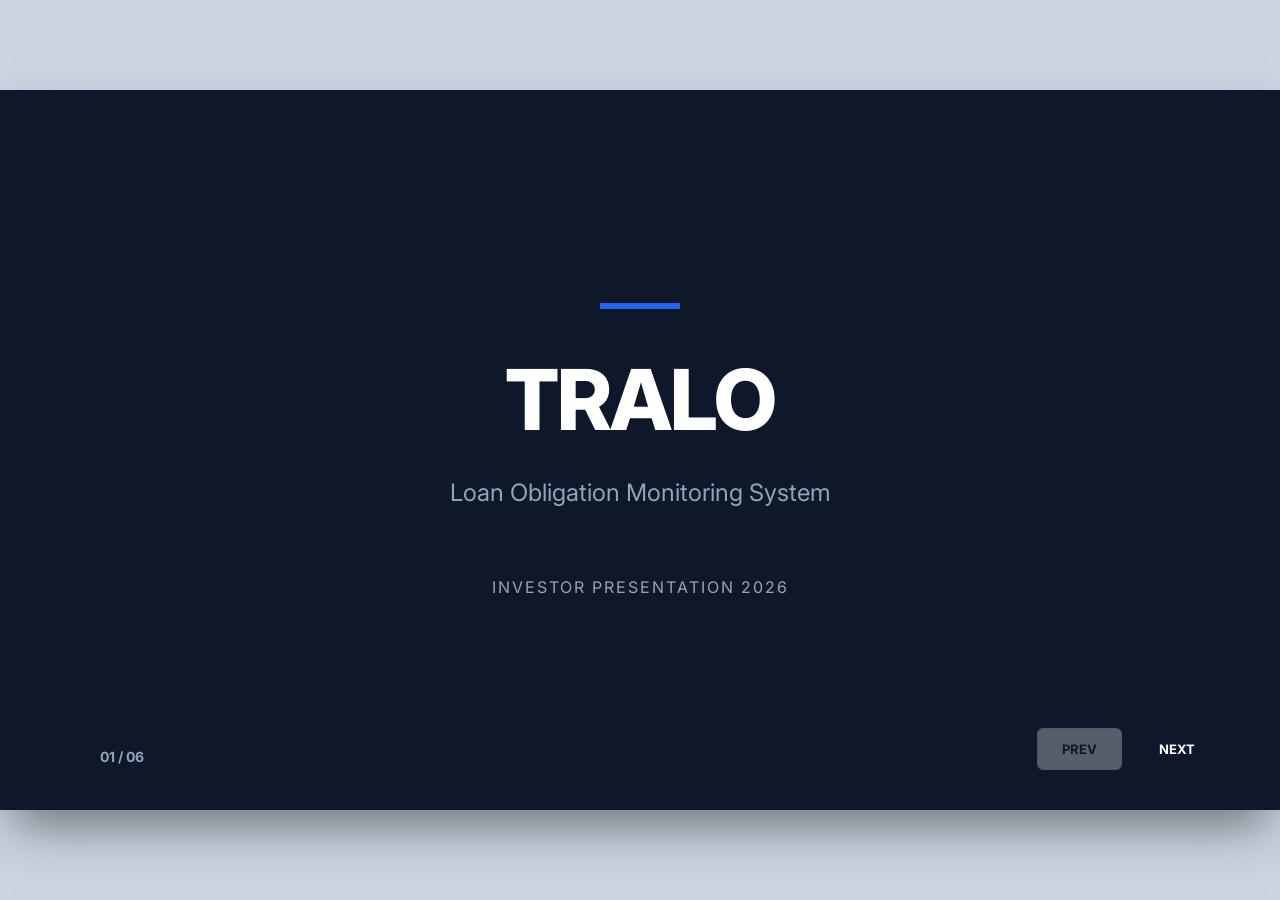
==== pitch_deck.html @ dace6f94 "Add initial pitch deck HTML structure" ====
<!DOCTYPE html>
<html lang="en">
<head>
    <meta charset="UTF-8">
    <meta name="viewport" content="width=device-width, initial-scale=1.0">
    <title>Tralo | Investor Deck</title>
    <link rel="preconnect" href="https://fonts.googleapis.com">
    <link rel="preconnect" href="https://fonts.gstatic.com" crossorigin>
    <link href="https://fonts.googleapis.com/css2?family=Inter:wght@400;600;700;800&family=JetBrains+Mono&display=swap" rel="stylesheet">
    <link rel="stylesheet" href="https://cdnjs.cloudflare.com/ajax/libs/font-awesome/6.5.1/css/all.min.css">
    <style>
        :root {
            --navy: #0f172a;
            --blue: #2563eb;
            --slate-50: #f8fafc;
            --slate-100: #f1f5f9;
            --slate-200: #e2e8f0;
            --slate-400: #94a3b8;
            --slate-600: #475569;
            --slate-900: #0f172a;
        }

        * { box-sizing: border-box; -webkit-font-smoothing: antialiased; }
        body { margin: 0; padding: 0; font-family: 'Inter', sans-serif; background: #cbd5e1; display: flex; justify-content: center; align-items: center; height: 100vh; overflow: hidden; }

        .slide-container {
            width: 1280px; height: 720px; background: white; position: relative;
            display: none; flex-direction: column; overflow: hidden;
            box-shadow: 0 25px 50px -12px rgba(0, 0, 0, 0.5);
        }
        .slide-container.active { display: flex; }

        /* Navigation */
        .nav-controls { position: absolute; bottom: 40px; right: 60px; display: flex; gap: 12px; z-index: 100; }
        .btn-nav {
            padding: 12px 24px; border-radius: 6px; font-weight: 700; font-size: 13px;
            cursor: pointer; border: 1px solid var(--slate-200); background: white;
            color: var(--navy); text-transform: uppercase; transition: 0.2s;
        }
        /* Fixed Hover State */
        .btn-nav:hover:not(.disabled) { background: var(--slate-100); border-color: var(--navy); color: var(--navy); }
        .btn-nav.primary { background: var(--navy); color: white; border-color: var(--navy); }
        .btn-nav.primary:hover { background: #1e293b; color: white; }
        .btn-nav.disabled { opacity: 0.3; cursor: not-allowed; }

        /* Typography & Layout */
        .slide-body { flex: 1; padding: 60px 100px; display: flex; flex-direction: column; }
        .slide-header { border-bottom: 1px solid var(--slate-200); padding: 30px 100px; display: flex; justify-content: space-between; align-items: center; }
        .logo { font-weight: 800; font-size: 20px; color: var(--navy); }
        
        h1 { font-size: 64px; font-weight: 800; margin: 0; color: var(--navy); letter-spacing: -2px; }
        h2 { font-size: 42px; font-weight: 700; margin: 0 0 20px 0; color: var(--navy); }
        p { font-size: 20px; color: var(--slate-600); line-height: 1.6; max-width: 800px; }

        .content-split { display: grid; grid-template-columns: 1fr 1fr; gap: 60px; flex: 1; align-items: center; }
        
        /* Components */
        .feature-card { background: var(--slate-50); padding: 24px; border-radius: 12px; border-left: 5px solid var(--blue); margin-bottom: 20px; }
        .feature-card h4 { margin: 0 0 8px 0; font-size: 18px; color: var(--navy); }
        .feature-card p { font-size: 15px; margin: 0; color: var(--slate-600); }

        .infographic-box { background: var(--navy); color: white; padding: 40px; border-radius: 12px; }
        .tag { display: inline-block; padding: 6px 12px; background: #dbeafe; color: var(--blue); border-radius: 4px; font-size: 12px; font-weight: 700; margin-bottom: 20px; text-transform: uppercase; }

        .slide-num { position: absolute; bottom: 45px; left: 100px; font-weight: 700; color: var(--slate-400); font-size: 14px; }
    </style>
</head>
<body>

    <!-- Slide 1: Title -->
    <div class="slide-container active" id="slide-0">
        <div class="slide-body" style="justify-content: center; align-items: center; text-align: center; background: var(--navy); color: white;">
            <div style="width: 80px; height: 6px; background: var(--blue); margin-bottom: 40px;"></div>
            <h1 style="color: white; font-size: 84px;">TRALO</h1>
            <p style="color: var(--slate-400); font-size: 24px;">Loan Obligation Monitoring System</p>
            <div style="margin-top: 40px; font-size: 16px; opacity: 0.6; letter-spacing: 2px;">INVESTOR PRESENTATION 2026</div>
        </div>
        <div class="slide-num">01 / 06</div>
        <div class="nav-controls">
            <div class="btn-nav disabled">Prev</div>
            <div class="btn-nav primary" onclick="moveSlide(1)">Next</div>
        </div>
    </div>

    <!-- Slide 2: The Overview -->
    <div class="slide-container" id="slide-1">
        <div class="slide-header"><div class="logo">TRALO</div></div>
        <div class="slide-body">
            <div class="tag">Overview</div>
            <h2>Operational Compliance Bridge</h2>
            <p>Tralo bridges the critical gap between <strong>static loan agreements</strong> and <strong>operational compliance</strong>. It transforms legal text into a live, reactive monitoring environment.</p>
            <div class="content-split" style="margin-top: 40px;">
                <div class="feature-card">
                    <h4>The Problem</h4>
                    <p>Information delivery and financial covenants are often buried in PDFs, leading to "Silent Defaults" and manual oversight errors.</p>
                </div>
                <div class="feature-card" style="border-left-color: var(--navy);">
                    <h4>The Solution</h4>
                    <p>A digitized monitoring system that ensures obligations are surfaced, validated, and remediated in real-time.</p>
                </div>
            </div>
        </div>
        <div class="slide-num">02 / 06</div>
        <div class="nav-controls">
            <div class="btn-nav" onclick="moveSlide(-1)">Prev</div>
            <div class="btn-nav primary" onclick="moveSlide(1)">Next</div>
        </div>
    </div>

    <!-- Slide 3: App Design Methodology -->
    <div class="slide-container" id="slide-2">
        <div class="slide-header"><div class="logo">TRALO</div></div>
        <div class="slide-body">
            <div class="tag">App Design</div>
            <h2>The Compliance Engine</h2>
            <div class="content-split">
                <div>
                    <div class="feature-card">
                        <h4>Risk Analysis</h4>
                        <p>Automated prioritization based on <strong>"Time-to-Default"</strong>, ensuring urgent obligations surface to the top of the workflow.</p>
                    </div>
                    <div class="feature-card">
                        <h4>Stakeholder Routing</h4>
                        <p>Direct escalation paths based on risk severity, automating the internal remediation chain from RM to CRO.</p>
                    </div>
                    <div class="feature-card">
                        <h4>Exposure Valuation</h4>
                        <p>Real-time calculation of <strong>Capital at Risk</strong>, providing an immediate financial view of portfolio vulnerability.</p>
                    </div>
                </div>
                <div class="infographic-box">
                    <h3 style="margin-top:0;">Governance Logic</h3>
                    <ul style="list-style: none; padding: 0; font-size: 16px; opacity: 0.9;">
                        <li style="margin-bottom: 20px;">• <strong>Temporal Awareness:</strong> System scans all milestones relative to today's date.</li>
                        <li style="margin-bottom: 20px;">• <strong>Dynamic Severity:</strong> Breach risk increases exponentially as "Time-to-Default" narrows.</li>
                        <li style="margin-bottom: 20px;">• <strong>Portfolio Health:</strong> Aggregated stability scoring across all business units.</li>
                    </ul>
                </div>
            </div>
        </div>
        <div class="slide-num">03 / 06</div>
        <div class="nav-controls">
            <div class="btn-nav" onclick="moveSlide(-1)">Prev</div>
            <div class="btn-nav primary" onclick="moveSlide(1)">Next</div>
        </div>
    </div>

    <!-- Slide 4: Core Features -->
    <div class="slide-container" id="slide-3">
        <div class="slide-header"><div class="logo">TRALO</div></div>
        <div class="slide-body">
            <div class="tag">Core Features</div>
            <h2>Intellectual Property & Intelligence</h2>
            <div class="content-split">
                <div>
                    <h4 style="color: var(--navy);">1. Unified Obligation Ingestion</h4>
                    <p style="font-size: 16px;">Utilizes OCR and document analysis to map <strong>"Provision Language"</strong> to milestones, creating a verified <strong>Digital Twin</strong> of the credit agreement.</p>
                    <h4 style="color: var(--navy); margin-top: 30px;">2. Active Health Monitoring</h4>
                    <p style="font-size: 16px;">The dashboard calculates <strong>Requirement Health</strong> as a % of portfolio stability, categorizing loans as STABLE, AT-RISK, or OFF-TRACK.</p>
                </div>
                <div>
                    <div style="background: #f1f5f9; padding: 40px; border-radius: 12px; text-align: center;">
                        <div style="font-size: 12px; font-weight: 700; color: var(--slate-400); margin-bottom: 10px;">PORTFOLIO STATUS MONITOR</div>
                        <div style="display: flex; justify-content: space-around;">
                            <div><div style="color: #10b981; font-size: 24px; font-weight: 800;">STABLE</div></div>
                            <div><div style="color: #f59e0b; font-size: 24px; font-weight: 800;">AT-RISK</div></div>
                            <div><div style="color: #ef4444; font-size: 24px; font-weight: 800;">OFF-TRACK</div></div>
                        </div>
                        <p style="font-size: 14px; margin-top: 20px; color: var(--slate-400);">Real-time status calculated via milestone proximity.</p>
                    </div>
                </div>
            </div>
        </div>
        <div class="slide-num">04 / 06</div>
        <div class="nav-controls">
            <div class="btn-nav" onclick="moveSlide(-1)">Prev</div>
            <div class="btn-nav primary" onclick="moveSlide(1)">Next</div>
        </div>
    </div>

    <!-- Slide 5: Closed-Loop Communication -->
    <div class="slide-container" id="slide-4">
        <div class="slide-header"><div class="logo">TRALO</div></div>
        <div class="slide-body">
            <div class="tag">Efficiency</div>
            <h2>3. Closed-Loop Communication</h2>
            <p>Removing bottlenecks by automating notice distribution and evidence collection.</p>
            <div class="content-split" style="margin-top: 20px;">
                <div class="feature-card">
                    <h4>Requirement Validation</h4>
                    <p>Instant cross-referencing of borrower-reported data against original agreement parameters to satisfy compliance.</p>
                </div>
                <div class="feature-card">
                    <h4>Multi-Channel Distribution</h4>
                    <p>Instant notifications via <strong>Email, SMS, and Client Portal</strong> to ensure evidence collection is seamless and tracked.</p>
                </div>
            </div>
        </div>
        <div class="slide-num">05 / 06</div>
        <div class="nav-controls">
            <div class="btn-nav" onclick="moveSlide(-1)">Prev</div>
            <div class="btn-nav primary" onclick="moveSlide(1)">Next</div>
        </div>
    </div>

    <!-- Slide 6: Infrastructure -->
    <div class="slide-container" id="slide-5">
        <div class="slide-header"><div class="logo">TRALO</div></div>
        <div class="slide-body">
            <div class="tag">Architecture</div>
            <h2>Enterprise Integration Strategy</h2>
            <div class="content-split">
                <div class="infographic-box">
                    <h3 style="margin-top: 0;">Bank-Grade Security</h3>
                    <p style="font-size: 16px; opacity: 0.9;">Designed for seamless deployment within highly regulated financial environments.</p>
                    <ul style="list-style: none; padding: 0; font-size: 15px; margin-top: 20px;">
                        <li style="margin-bottom: 12px;"><i class="fas fa-check-circle" style="color: var(--blue); margin-right: 10px;"></i> Decoupled Frontend/Backend Architecture</li>
                        <li style="margin-bottom: 12px;"><i class="fas fa-check-circle" style="color: var(--blue); margin-right: 10px;"></i> RESTful API for Core Banking Hooks</li>
                        <li style="margin-bottom: 12px;"><i class="fas fa-check-circle" style="color: var(--blue); margin-right: 10px;"></i> Encrypted Governance Audit Trails</li>
                    </ul>
                </div>
                <div>
                    <h4 style="color: var(--navy); margin-top: 0;">Deployment Ready</h4>
                    <p style="font-size: 16px;">Tralo is built on a modular stack that prioritizes low-latency risk updates and high-availability monitoring.</p>
                    <div class="feature-card" style="border-left-color: var(--navy);">
                        <h4>Integration Capability</h4>
                        <p>Plugs directly into existing Credit Admin systems to automate the ingestion of legacy facility agreements.</p>
                    </div>
                </div>
            </div>
        </div>
        <div class="slide-num">06 / 06</div>
        <div class="nav-controls">
            <div class="btn-nav" onclick="moveSlide(-1)">Prev</div>
            <div class="btn-nav primary">Contact TRALO</div>
        </div>
    </div>

    <script>
        let currentIndex = 0;
        const totalSlides = 6;
        function moveSlide(step) {
            const nextIndex = currentIndex + step;
            if (nextIndex >= 0 && nextIndex < totalSlides) {
                document.getElementById(`slide-${currentIndex}`).classList.remove('active');
                currentIndex = nextIndex;
                document.getElementById(`slide-${currentIndex}`).classList.add('active');
            }
        }
        document.addEventListener('keydown', (e) => {
            if (e.key === 'ArrowRight' || e.key === ' ') moveSlide(1);
            if (e.key === 'ArrowLeft') moveSlide(-1);
        });
    </script>
</body>
</html>
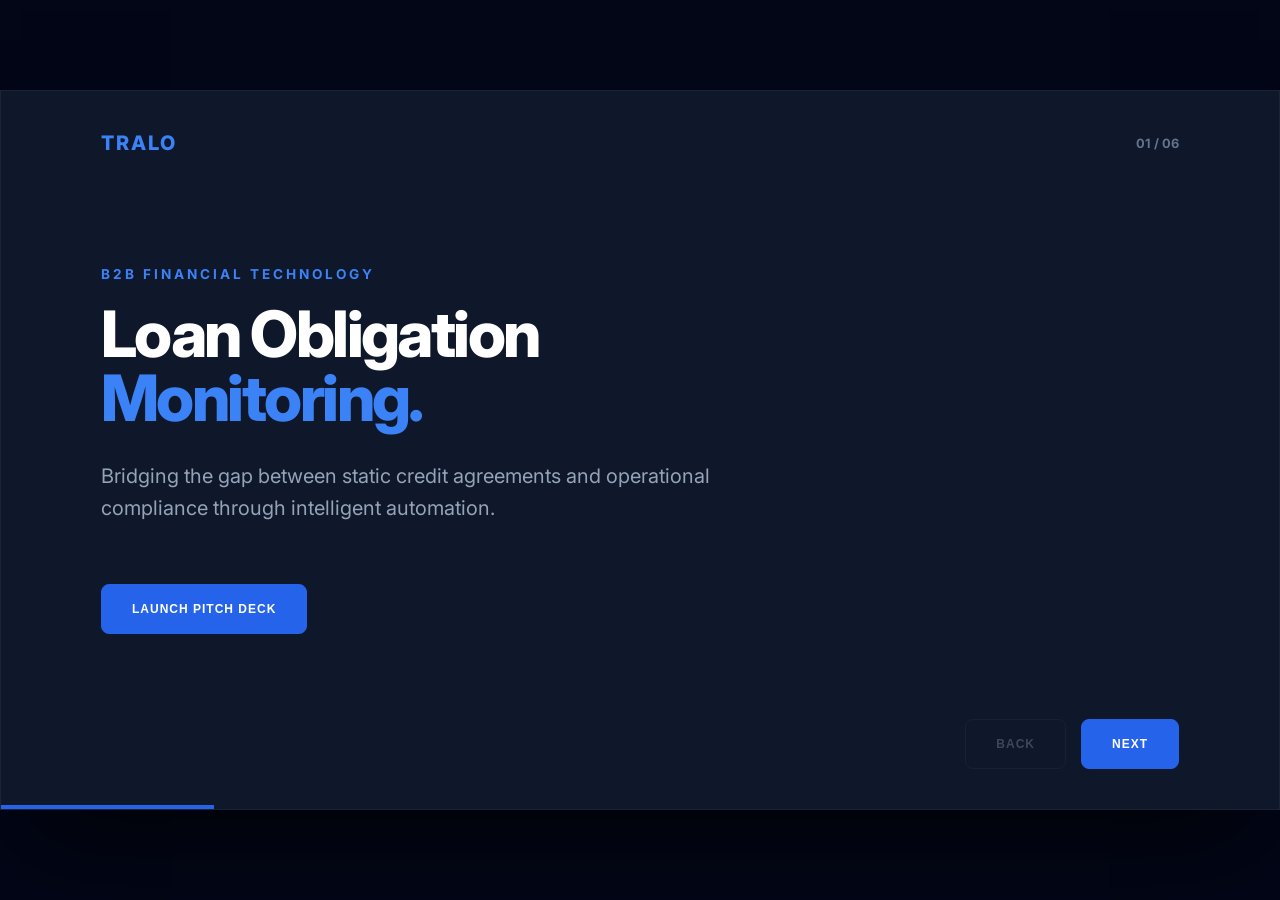
==== commit 9a5cb1b7: "Update pitch_deck.html" ====
--- a/pitch_deck.html
+++ b/pitch_deck.html
@@ -3,254 +3,400 @@
 <head>
     <meta charset="UTF-8">
     <meta name="viewport" content="width=device-width, initial-scale=1.0">
-    <title>Tralo | Investor Deck</title>
+    <title>Tralo | Investor Experience</title>
     <link rel="preconnect" href="https://fonts.googleapis.com">
     <link rel="preconnect" href="https://fonts.gstatic.com" crossorigin>
-    <link href="https://fonts.googleapis.com/css2?family=Inter:wght@400;600;700;800&family=JetBrains+Mono&display=swap" rel="stylesheet">
+    <link href="https://fonts.googleapis.com/css2?family=Inter:wght@400;600;700;800&display=swap" rel="stylesheet">
     <link rel="stylesheet" href="https://cdnjs.cloudflare.com/ajax/libs/font-awesome/6.5.1/css/all.min.css">
     <style>
         :root {
-            --navy: #0f172a;
-            --blue: #2563eb;
-            --slate-50: #f8fafc;
+            --navy-950: #020617;
+            --navy-900: #0f172a;
+            --blue-500: #3b82f6;
+            --blue-600: #2563eb;
             --slate-100: #f1f5f9;
-            --slate-200: #e2e8f0;
+            --slate-300: #cbd5e1;
             --slate-400: #94a3b8;
-            --slate-600: #475569;
-            --slate-900: #0f172a;
+            --slate-500: #64748b;
         }
 
         * { box-sizing: border-box; -webkit-font-smoothing: antialiased; }
-        body { margin: 0; padding: 0; font-family: 'Inter', sans-serif; background: #cbd5e1; display: flex; justify-content: center; align-items: center; height: 100vh; overflow: hidden; }
-
-        .slide-container {
-            width: 1280px; height: 720px; background: white; position: relative;
-            display: none; flex-direction: column; overflow: hidden;
-            box-shadow: 0 25px 50px -12px rgba(0, 0, 0, 0.5);
-        }
-        .slide-container.active { display: flex; }
-
-        /* Navigation */
-        .nav-controls { position: absolute; bottom: 40px; right: 60px; display: flex; gap: 12px; z-index: 100; }
-        .btn-nav {
-            padding: 12px 24px; border-radius: 6px; font-weight: 700; font-size: 13px;
-            cursor: pointer; border: 1px solid var(--slate-200); background: white;
-            color: var(--navy); text-transform: uppercase; transition: 0.2s;
-        }
-        /* Fixed Hover State */
-        .btn-nav:hover:not(.disabled) { background: var(--slate-100); border-color: var(--navy); color: var(--navy); }
-        .btn-nav.primary { background: var(--navy); color: white; border-color: var(--navy); }
-        .btn-nav.primary:hover { background: #1e293b; color: white; }
-        .btn-nav.disabled { opacity: 0.3; cursor: not-allowed; }
-
-        /* Typography & Layout */
-        .slide-body { flex: 1; padding: 60px 100px; display: flex; flex-direction: column; }
-        .slide-header { border-bottom: 1px solid var(--slate-200); padding: 30px 100px; display: flex; justify-content: space-between; align-items: center; }
-        .logo { font-weight: 800; font-size: 20px; color: var(--navy); }
         
-        h1 { font-size: 64px; font-weight: 800; margin: 0; color: var(--navy); letter-spacing: -2px; }
-        h2 { font-size: 42px; font-weight: 700; margin: 0 0 20px 0; color: var(--navy); }
-        p { font-size: 20px; color: var(--slate-600); line-height: 1.6; max-width: 800px; }
-
-        .content-split { display: grid; grid-template-columns: 1fr 1fr; gap: 60px; flex: 1; align-items: center; }
+        body { 
+            margin: 0; 
+            padding: 0; 
+            font-family: 'Inter', sans-serif; 
+            background: var(--navy-950); 
+            color: white;
+            display: flex; 
+            justify-content: center; 
+            align-items: center; 
+            height: 100vh; 
+            overflow: hidden; 
+        }
+
+        /* Presentation Stage */
+        #stage {
+            width: 100vw;
+            height: 100vh;
+            max-width: 1280px;
+            max-height: 720px;
+            position: relative;
+            background: var(--navy-900);
+            box-shadow: 0 50px 100px -20px rgba(0,0,0,0.7);
+            border: 1px solid rgba(255,255,255,0.05);
+            display: flex;
+            flex-direction: column;
+        }
+
+        /* Slides */
+        .slide {
+            position: absolute;
+            inset: 0;
+            padding: 80px 100px;
+            display: flex;
+            flex-direction: column;
+            opacity: 0;
+            transform: translateX(50px);
+            transition: all 0.6s cubic-bezier(0.22, 1, 0.36, 1);
+            pointer-events: none;
+            z-index: 1;
+        }
+
+        .slide.active {
+            opacity: 1;
+            transform: translateX(0);
+            pointer-events: auto;
+            z-index: 10;
+        }
+
+        .slide.prev {
+            transform: translateX(-50px);
+        }
+
+        /* Branding */
+        .header {
+            position: absolute;
+            top: 40px;
+            left: 100px;
+            right: 100px;
+            display: flex;
+            justify-content: space-between;
+            align-items: center;
+            z-index: 20;
+        }
+
+        .brand { font-weight: 800; font-size: 1.25rem; letter-spacing: 2px; color: var(--blue-500); }
+
+        /* Typography */
+        .tag { color: var(--blue-500); font-weight: 700; text-transform: uppercase; font-size: 0.85rem; letter-spacing: 3px; margin-bottom: 20px; display: block; }
+        h1 { font-size: 4rem; font-weight: 800; margin: 0; line-height: 1; letter-spacing: -0.04em; }
+        h2 { font-size: 3rem; font-weight: 800; margin: 0 0 20px 0; line-height: 1.1; }
+        p { font-size: 1.25rem; color: var(--slate-400); line-height: 1.6; max-width: 700px; }
+
+        /* Layout Helpers */
+        .grid-2 { display: grid; grid-template-columns: 1fr 1fr; gap: 60px; align-items: center; flex: 1; }
         
-        /* Components */
-        .feature-card { background: var(--slate-50); padding: 24px; border-radius: 12px; border-left: 5px solid var(--blue); margin-bottom: 20px; }
-        .feature-card h4 { margin: 0 0 8px 0; font-size: 18px; color: var(--navy); }
-        .feature-card p { font-size: 15px; margin: 0; color: var(--slate-600); }
-
-        .infographic-box { background: var(--navy); color: white; padding: 40px; border-radius: 12px; }
-        .tag { display: inline-block; padding: 6px 12px; background: #dbeafe; color: var(--blue); border-radius: 4px; font-size: 12px; font-weight: 700; margin-bottom: 20px; text-transform: uppercase; }
-
-        .slide-num { position: absolute; bottom: 45px; left: 100px; font-weight: 700; color: var(--slate-400); font-size: 14px; }
+        /* Visual Components */
+        .feature-box {
+            background: rgba(255,255,255,0.03);
+            border: 1px solid rgba(255,255,255,0.1);
+            padding: 30px;
+            border-radius: 12px;
+            margin-bottom: 20px;
+            transition: transform 0.3s ease;
+        }
+        .feature-box:hover { transform: translateY(-5px); border-color: var(--blue-500); }
+        .feature-box h4 { margin: 0 0 10px 0; font-size: 1.1rem; color: white; }
+        .feature-box p { font-size: 0.95rem; margin: 0; color: var(--slate-400); }
+
+        .stat-badge {
+            display: inline-flex;
+            align-items: center;
+            padding: 8px 16px;
+            background: rgba(59, 130, 246, 0.1);
+            color: var(--blue-500);
+            border-radius: 100px;
+            font-size: 0.85rem;
+            font-weight: 700;
+            margin-right: 10px;
+        }
+
+        /* Navigation Controls */
+        .controls {
+            position: absolute;
+            bottom: 40px;
+            right: 100px;
+            display: flex;
+            gap: 15px;
+            z-index: 100;
+        }
+
+        .btn {
+            height: 50px;
+            padding: 0 30px;
+            border-radius: 8px;
+            border: 1px solid rgba(255,255,255,0.2);
+            background: transparent;
+            color: white;
+            font-weight: 700;
+            text-transform: uppercase;
+            font-size: 0.75rem;
+            letter-spacing: 1px;
+            cursor: pointer;
+            transition: all 0.2s ease;
+            display: flex;
+            align-items: center;
+            justify-content: center;
+        }
+
+        /* Improved Hover Logic */
+        .btn:hover:not(:disabled) {
+            background: white;
+            color: var(--navy-950);
+            border-color: white;
+        }
+
+        .btn.primary {
+            background: var(--blue-600);
+            border-color: var(--blue-600);
+        }
+
+        .btn.primary:hover {
+            background: #3b82f6;
+            color: white;
+            border-color: #3b82f6;
+        }
+
+        .btn:disabled {
+            opacity: 0.2;
+            cursor: not-allowed;
+        }
+
+        .progress-bar {
+            position: absolute;
+            bottom: 0;
+            left: 0;
+            height: 4px;
+            background: var(--blue-600);
+            transition: width 0.4s ease;
+            z-index: 100;
+        }
+
+        /* Specific Visuals */
+        .monitor-frame {
+            background: #000;
+            border-radius: 12px;
+            padding: 20px;
+            border: 4px solid #1e293b;
+            box-shadow: 0 20px 40px rgba(0,0,0,0.4);
+        }
+
+        .status-row {
+            display: flex;
+            justify-content: space-between;
+            padding: 12px;
+            border-bottom: 1px solid #1e293b;
+        }
+
+        .pill-active { background: #064e3b; color: #10b981; padding: 4px 10px; border-radius: 4px; font-size: 0.7rem; font-weight: 800; }
+        .pill-risk { background: #450a0a; color: #ef4444; padding: 4px 10px; border-radius: 4px; font-size: 0.7rem; font-weight: 800; }
     </style>
 </head>
 <body>
 
-    <!-- Slide 1: Title -->
-    <div class="slide-container active" id="slide-0">
-        <div class="slide-body" style="justify-content: center; align-items: center; text-align: center; background: var(--navy); color: white;">
-            <div style="width: 80px; height: 6px; background: var(--blue); margin-bottom: 40px;"></div>
-            <h1 style="color: white; font-size: 84px;">TRALO</h1>
-            <p style="color: var(--slate-400); font-size: 24px;">Loan Obligation Monitoring System</p>
-            <div style="margin-top: 40px; font-size: 16px; opacity: 0.6; letter-spacing: 2px;">INVESTOR PRESENTATION 2026</div>
-        </div>
-        <div class="slide-num">01 / 06</div>
-        <div class="nav-controls">
-            <div class="btn-nav disabled">Prev</div>
-            <div class="btn-nav primary" onclick="moveSlide(1)">Next</div>
+    <div id="stage">
+        <div class="header">
+            <div class="brand">TRALO</div>
+            <div id="slide-index" style="color: var(--slate-500); font-weight: 700; font-size: 0.8rem;">01 / 06</div>
+        </div>
+
+        <!-- Slide 1: Hero -->
+        <div class="slide active" id="s1">
+            <div style="flex: 1; display: flex; flex-direction: column; justify-content: center; align-items: flex-start;">
+                <span class="tag">B2B Financial Technology</span>
+                <h1>Loan Obligation<br><span style="color: var(--blue-500)">Monitoring.</span></h1>
+                <p style="margin-top: 30px;">Bridging the gap between static credit agreements and operational compliance through intelligent automation.</p>
+                <div style="margin-top: 40px;">
+                    <button class="btn primary" onclick="move(1)">Launch Pitch Deck</button>
+                </div>
+            </div>
+        </div>
+
+        <!-- Slide 2: The Core Problem -->
+        <div class="slide" id="s2">
+            <div class="grid-2">
+                <div>
+                    <span class="tag">The Challenge</span>
+                    <h2>Covenant Leakage.</h2>
+                    <p>Billions in capital are governed by complex PDFs. When obligations are buried in text, reporting is missed, financial health degrades, and "Silent Defaults" occur.</p>
+                    <div style="margin-top: 30px;">
+                        <div class="stat-badge"><i class="fas fa-times"></i> Manual Oversight</div>
+                        <div class="stat-badge"><i class="fas fa-times"></i> Delayed Remediation</div>
+                    </div>
+                </div>
+                <div>
+                    <div class="feature-box" style="border-left: 4px solid #ef4444;">
+                        <h4>The Status Quo</h4>
+                        <p>Lenders rely on manual calendar reminders and fragmented spreadsheets to track thousands of unique covenants.</p>
+                    </div>
+                    <div class="feature-box" style="border-left: 4px solid var(--blue-500);">
+                        <h4>The Tralo Way</h4>
+                        <p>A unified digital twin of every loan agreement, providing proactive governance and automated enforcement.</p>
+                    </div>
+                </div>
+            </div>
+        </div>
+
+        <!-- Slide 3: App Methodology -->
+        <div class="slide" id="s3">
+            <span class="tag">The Compliance Engine</span>
+            <h2>How it Works.</h2>
+            <div class="grid-2" style="margin-top: 20px;">
+                <div>
+                    <div class="feature-box">
+                        <i class="fas fa-clock" style="color: var(--blue-500); margin-bottom: 15px;"></i>
+                        <h4>Risk Analysis</h4>
+                        <p>Automated prioritization based on <strong>Time-to-Default</strong>. We surface the most urgent obligations to the top of the queue.</p>
+                    </div>
+                    <div class="feature-box">
+                        <i class="fas fa-route" style="color: var(--blue-500); margin-bottom: 15px;"></i>
+                        <h4>Stakeholder Routing</h4>
+                        <p>Direct escalation paths based on risk severity, ensuring the right person (RM or CRO) sees the risk at the right time.</p>
+                    </div>
+                </div>
+                <div>
+                    <div class="feature-box">
+                        <i class="fas fa-chart-line" style="color: var(--blue-500); margin-bottom: 15px;"></i>
+                        <h4>Exposure Valuation</h4>
+                        <p>Real-time calculation of <strong>Capital at Risk</strong> across the entire portfolio, categorizing stability into actionable tiers.</p>
+                    </div>
+                    <div class="monitor-frame">
+                        <div class="status-row"><span>Precision Mfg</span><span class="pill-risk">OFF-TRACK</span></div>
+                        <div class="status-row"><span>Global Telecom</span><span class="pill-active">STABLE</span></div>
+                        <div class="status-row"><span>Pacific Infra</span><span class="pill-active">AT-RISK</span></div>
+                    </div>
+                </div>
+            </div>
+        </div>
+
+        <!-- Slide 4: Document Intelligence -->
+        <div class="slide" id="s4">
+            <div class="grid-2">
+                <div class="monitor-frame" style="background: #1e293b; padding: 40px;">
+                    <div style="height: 10px; width: 60%; background: var(--blue-500); border-radius: 5px; margin-bottom: 20px;"></div>
+                    <div style="height: 10px; width: 80%; background: #334155; border-radius: 5px; margin-bottom: 10px;"></div>
+                    <div style="height: 10px; width: 40%; background: #334155; border-radius: 5px; margin-bottom: 10px;"></div>
+                    <div style="height: 10px; width: 90%; background: #334155; border-radius: 5px; margin-bottom: 10px;"></div>
+                    <div style="margin-top: 30px; border-top: 1px solid #475569; padding-top: 20px;">
+                        <div style="color: var(--blue-500); font-weight: 800; font-size: 0.8rem;">EXTRACTED PROVISION:</div>
+                        <div style="font-size: 0.9rem; margin-top: 10px;">"Net Debt/EBITDA < 3.5x"</div>
+                    </div>
+                </div>
+                <div>
+                    <span class="tag">The Ingestion Pipeline</span>
+                    <h2>Intelligent Ingestion.</h2>
+                    <p>Tralo maps <strong>"Provision Language"</strong> directly to digital milestones. This removes manual data entry and creates a verified audit trail from day one.</p>
+                    <div class="feature-box" style="margin-top: 30px;">
+                        <h4>Requirement Validation</h4>
+                        <p>Every extracted parameter is cross-referenced against the agreement to ensure 100% governance accuracy.</p>
+                    </div>
+                </div>
+            </div>
+        </div>
+
+        <!-- Slide 5: Active Remediation -->
+        <div class="slide" id="s5">
+            <div class="grid-2">
+                <div>
+                    <span class="tag">The Remediation Loop</span>
+                    <h2>Closed-Loop.</h2>
+                    <p>Communication bottlenecks are the primary cause of compliance failure. Tralo automates the entire distribution cycle.</p>
+                    <ul style="list-style: none; padding: 0; margin-top: 30px;">
+                        <li style="margin-bottom: 20px; display: flex; align-items: center; gap: 15px;">
+                            <i class="fas fa-paper-plane" style="color: var(--blue-500);"></i>
+                            <span>Multi-Channel Distribution (Email, SMS, Portal)</span>
+                        </li>
+                        <li style="margin-bottom: 20px; display: flex; align-items: center; gap: 15px;">
+                            <i class="fas fa-bell" style="color: var(--blue-500);"></i>
+                            <span>Automated Proactive Reminders</span>
+                        </li>
+                        <li style="margin-bottom: 20px; display: flex; align-items: center; gap: 15px;">
+                            <i class="fas fa-check-double" style="color: var(--blue-500);"></i>
+                            <span>Instant Evidence Collection & Validation</span>
+                        </li>
+                    </ul>
+                </div>
+                <div style="text-align: center;">
+                   <div style="font-size: 6rem; color: rgba(255,255,255,0.05); position: absolute; right: 100px; top: 50%; transform: translateY(-50%); font-weight: 900;">REMEDIATE</div>
+                   <div class="feature-box" style="position: relative; z-index: 2;">
+                       <h3 style="color: var(--blue-500);">Operational Efficiency</h3>
+                       <p>By automating the nudge-and-collect cycle, Credit Admins save 70% of their manual reporting time.</p>
+                   </div>
+                </div>
+            </div>
+        </div>
+
+        <!-- Slide 6: The Vision -->
+        <div class="slide" id="s6">
+            <div style="flex: 1; display: flex; flex-direction: column; justify-content: center; align-items: center; text-align: center;">
+                <span class="tag">Final Vision</span>
+                <h2 style="font-size: 4rem;">Compliance, Automated.</h2>
+                <p style="margin-top: 20px;">Tralo is ready to transform how institutional lenders manage risk, protecting billions in capital through proactive governance.</p>
+                <div style="margin-top: 50px; display: flex; gap: 20px;">
+                    <button class="btn primary">Request Case Study</button>
+                    <button class="btn" onclick="goTo(0)">Restart Pitch</button>
+                </div>
+            </div>
+        </div>
+
+        <div class="progress-bar" id="progress" style="width: 16.66%;"></div>
+
+        <div class="controls">
+            <button class="btn" id="prevBtn" onclick="move(-1)" disabled>Back</button>
+            <button class="btn primary" id="nextBtn" onclick="move(1)">Next</button>
         </div>
     </div>
 
-    <!-- Slide 2: The Overview -->
-    <div class="slide-container" id="slide-1">
-        <div class="slide-header"><div class="logo">TRALO</div></div>
-        <div class="slide-body">
-            <div class="tag">Overview</div>
-            <h2>Operational Compliance Bridge</h2>
-            <p>Tralo bridges the critical gap between <strong>static loan agreements</strong> and <strong>operational compliance</strong>. It transforms legal text into a live, reactive monitoring environment.</p>
-            <div class="content-split" style="margin-top: 40px;">
-                <div class="feature-card">
-                    <h4>The Problem</h4>
-                    <p>Information delivery and financial covenants are often buried in PDFs, leading to "Silent Defaults" and manual oversight errors.</p>
-                </div>
-                <div class="feature-card" style="border-left-color: var(--navy);">
-                    <h4>The Solution</h4>
-                    <p>A digitized monitoring system that ensures obligations are surfaced, validated, and remediated in real-time.</p>
-                </div>
-            </div>
-        </div>
-        <div class="slide-num">02 / 06</div>
-        <div class="nav-controls">
-            <div class="btn-nav" onclick="moveSlide(-1)">Prev</div>
-            <div class="btn-nav primary" onclick="moveSlide(1)">Next</div>
-        </div>
-    </div>
-
-    <!-- Slide 3: App Design Methodology -->
-    <div class="slide-container" id="slide-2">
-        <div class="slide-header"><div class="logo">TRALO</div></div>
-        <div class="slide-body">
-            <div class="tag">App Design</div>
-            <h2>The Compliance Engine</h2>
-            <div class="content-split">
-                <div>
-                    <div class="feature-card">
-                        <h4>Risk Analysis</h4>
-                        <p>Automated prioritization based on <strong>"Time-to-Default"</strong>, ensuring urgent obligations surface to the top of the workflow.</p>
-                    </div>
-                    <div class="feature-card">
-                        <h4>Stakeholder Routing</h4>
-                        <p>Direct escalation paths based on risk severity, automating the internal remediation chain from RM to CRO.</p>
-                    </div>
-                    <div class="feature-card">
-                        <h4>Exposure Valuation</h4>
-                        <p>Real-time calculation of <strong>Capital at Risk</strong>, providing an immediate financial view of portfolio vulnerability.</p>
-                    </div>
-                </div>
-                <div class="infographic-box">
-                    <h3 style="margin-top:0;">Governance Logic</h3>
-                    <ul style="list-style: none; padding: 0; font-size: 16px; opacity: 0.9;">
-                        <li style="margin-bottom: 20px;">• <strong>Temporal Awareness:</strong> System scans all milestones relative to today's date.</li>
-                        <li style="margin-bottom: 20px;">• <strong>Dynamic Severity:</strong> Breach risk increases exponentially as "Time-to-Default" narrows.</li>
-                        <li style="margin-bottom: 20px;">• <strong>Portfolio Health:</strong> Aggregated stability scoring across all business units.</li>
-                    </ul>
-                </div>
-            </div>
-        </div>
-        <div class="slide-num">03 / 06</div>
-        <div class="nav-controls">
-            <div class="btn-nav" onclick="moveSlide(-1)">Prev</div>
-            <div class="btn-nav primary" onclick="moveSlide(1)">Next</div>
-        </div>
-    </div>
-
-    <!-- Slide 4: Core Features -->
-    <div class="slide-container" id="slide-3">
-        <div class="slide-header"><div class="logo">TRALO</div></div>
-        <div class="slide-body">
-            <div class="tag">Core Features</div>
-            <h2>Intellectual Property & Intelligence</h2>
-            <div class="content-split">
-                <div>
-                    <h4 style="color: var(--navy);">1. Unified Obligation Ingestion</h4>
-                    <p style="font-size: 16px;">Utilizes OCR and document analysis to map <strong>"Provision Language"</strong> to milestones, creating a verified <strong>Digital Twin</strong> of the credit agreement.</p>
-                    <h4 style="color: var(--navy); margin-top: 30px;">2. Active Health Monitoring</h4>
-                    <p style="font-size: 16px;">The dashboard calculates <strong>Requirement Health</strong> as a % of portfolio stability, categorizing loans as STABLE, AT-RISK, or OFF-TRACK.</p>
-                </div>
-                <div>
-                    <div style="background: #f1f5f9; padding: 40px; border-radius: 12px; text-align: center;">
-                        <div style="font-size: 12px; font-weight: 700; color: var(--slate-400); margin-bottom: 10px;">PORTFOLIO STATUS MONITOR</div>
-                        <div style="display: flex; justify-content: space-around;">
-                            <div><div style="color: #10b981; font-size: 24px; font-weight: 800;">STABLE</div></div>
-                            <div><div style="color: #f59e0b; font-size: 24px; font-weight: 800;">AT-RISK</div></div>
-                            <div><div style="color: #ef4444; font-size: 24px; font-weight: 800;">OFF-TRACK</div></div>
-                        </div>
-                        <p style="font-size: 14px; margin-top: 20px; color: var(--slate-400);">Real-time status calculated via milestone proximity.</p>
-                    </div>
-                </div>
-            </div>
-        </div>
-        <div class="slide-num">04 / 06</div>
-        <div class="nav-controls">
-            <div class="btn-nav" onclick="moveSlide(-1)">Prev</div>
-            <div class="btn-nav primary" onclick="moveSlide(1)">Next</div>
-        </div>
-    </div>
-
-    <!-- Slide 5: Closed-Loop Communication -->
-    <div class="slide-container" id="slide-4">
-        <div class="slide-header"><div class="logo">TRALO</div></div>
-        <div class="slide-body">
-            <div class="tag">Efficiency</div>
-            <h2>3. Closed-Loop Communication</h2>
-            <p>Removing bottlenecks by automating notice distribution and evidence collection.</p>
-            <div class="content-split" style="margin-top: 20px;">
-                <div class="feature-card">
-                    <h4>Requirement Validation</h4>
-                    <p>Instant cross-referencing of borrower-reported data against original agreement parameters to satisfy compliance.</p>
-                </div>
-                <div class="feature-card">
-                    <h4>Multi-Channel Distribution</h4>
-                    <p>Instant notifications via <strong>Email, SMS, and Client Portal</strong> to ensure evidence collection is seamless and tracked.</p>
-                </div>
-            </div>
-        </div>
-        <div class="slide-num">05 / 06</div>
-        <div class="nav-controls">
-            <div class="btn-nav" onclick="moveSlide(-1)">Prev</div>
-            <div class="btn-nav primary" onclick="moveSlide(1)">Next</div>
-        </div>
-    </div>
-
-    <!-- Slide 6: Infrastructure -->
-    <div class="slide-container" id="slide-5">
-        <div class="slide-header"><div class="logo">TRALO</div></div>
-        <div class="slide-body">
-            <div class="tag">Architecture</div>
-            <h2>Enterprise Integration Strategy</h2>
-            <div class="content-split">
-                <div class="infographic-box">
-                    <h3 style="margin-top: 0;">Bank-Grade Security</h3>
-                    <p style="font-size: 16px; opacity: 0.9;">Designed for seamless deployment within highly regulated financial environments.</p>
-                    <ul style="list-style: none; padding: 0; font-size: 15px; margin-top: 20px;">
-                        <li style="margin-bottom: 12px;"><i class="fas fa-check-circle" style="color: var(--blue); margin-right: 10px;"></i> Decoupled Frontend/Backend Architecture</li>
-                        <li style="margin-bottom: 12px;"><i class="fas fa-check-circle" style="color: var(--blue); margin-right: 10px;"></i> RESTful API for Core Banking Hooks</li>
-                        <li style="margin-bottom: 12px;"><i class="fas fa-check-circle" style="color: var(--blue); margin-right: 10px;"></i> Encrypted Governance Audit Trails</li>
-                    </ul>
-                </div>
-                <div>
-                    <h4 style="color: var(--navy); margin-top: 0;">Deployment Ready</h4>
-                    <p style="font-size: 16px;">Tralo is built on a modular stack that prioritizes low-latency risk updates and high-availability monitoring.</p>
-                    <div class="feature-card" style="border-left-color: var(--navy);">
-                        <h4>Integration Capability</h4>
-                        <p>Plugs directly into existing Credit Admin systems to automate the ingestion of legacy facility agreements.</p>
-                    </div>
-                </div>
-            </div>
-        </div>
-        <div class="slide-num">06 / 06</div>
-        <div class="nav-controls">
-            <div class="btn-nav" onclick="moveSlide(-1)">Prev</div>
-            <div class="btn-nav primary">Contact TRALO</div>
-        </div>
-    </div>
-
     <script>
-        let currentIndex = 0;
-        const totalSlides = 6;
-        function moveSlide(step) {
-            const nextIndex = currentIndex + step;
-            if (nextIndex >= 0 && nextIndex < totalSlides) {
-                document.getElementById(`slide-${currentIndex}`).classList.remove('active');
-                currentIndex = nextIndex;
-                document.getElementById(`slide-${currentIndex}`).classList.add('active');
-            }
-        }
+        let current = 0;
+        const slides = document.querySelectorAll('.slide');
+        const nextBtn = document.getElementById('nextBtn');
+        const prevBtn = document.getElementById('prevBtn');
+        const progress = document.getElementById('progress');
+        const indexLabel = document.getElementById('slide-index');
+
+        function update() {
+            slides.forEach((s, i) => {
+                s.classList.toggle('active', i === current);
+                s.classList.toggle('prev', i < current);
+            });
+            
+            prevBtn.disabled = current === 0;
+            nextBtn.textContent = current === slides.length - 1 ? 'Finish' : 'Next';
+            
+            const perc = ((current + 1) / slides.length) * 100;
+            progress.style.width = perc + '%';
+            indexLabel.textContent = `0${current + 1} / 0${slides.length}`;
+        }
+
+        function move(dir) {
+            current = Math.max(0, Math.min(slides.length - 1, current + dir));
+            update();
+        }
+
+        function goTo(idx) {
+            current = idx;
+            update();
+        }
+
         document.addEventListener('keydown', (e) => {
-            if (e.key === 'ArrowRight' || e.key === ' ') moveSlide(1);
-            if (e.key === 'ArrowLeft') moveSlide(-1);
+            if (e.key === 'ArrowRight' || e.key === ' ') move(1);
+            if (e.key === 'ArrowLeft') move(-1);
         });
+
+        // Initialize
+        update();
     </script>
 </body>
 </html>
